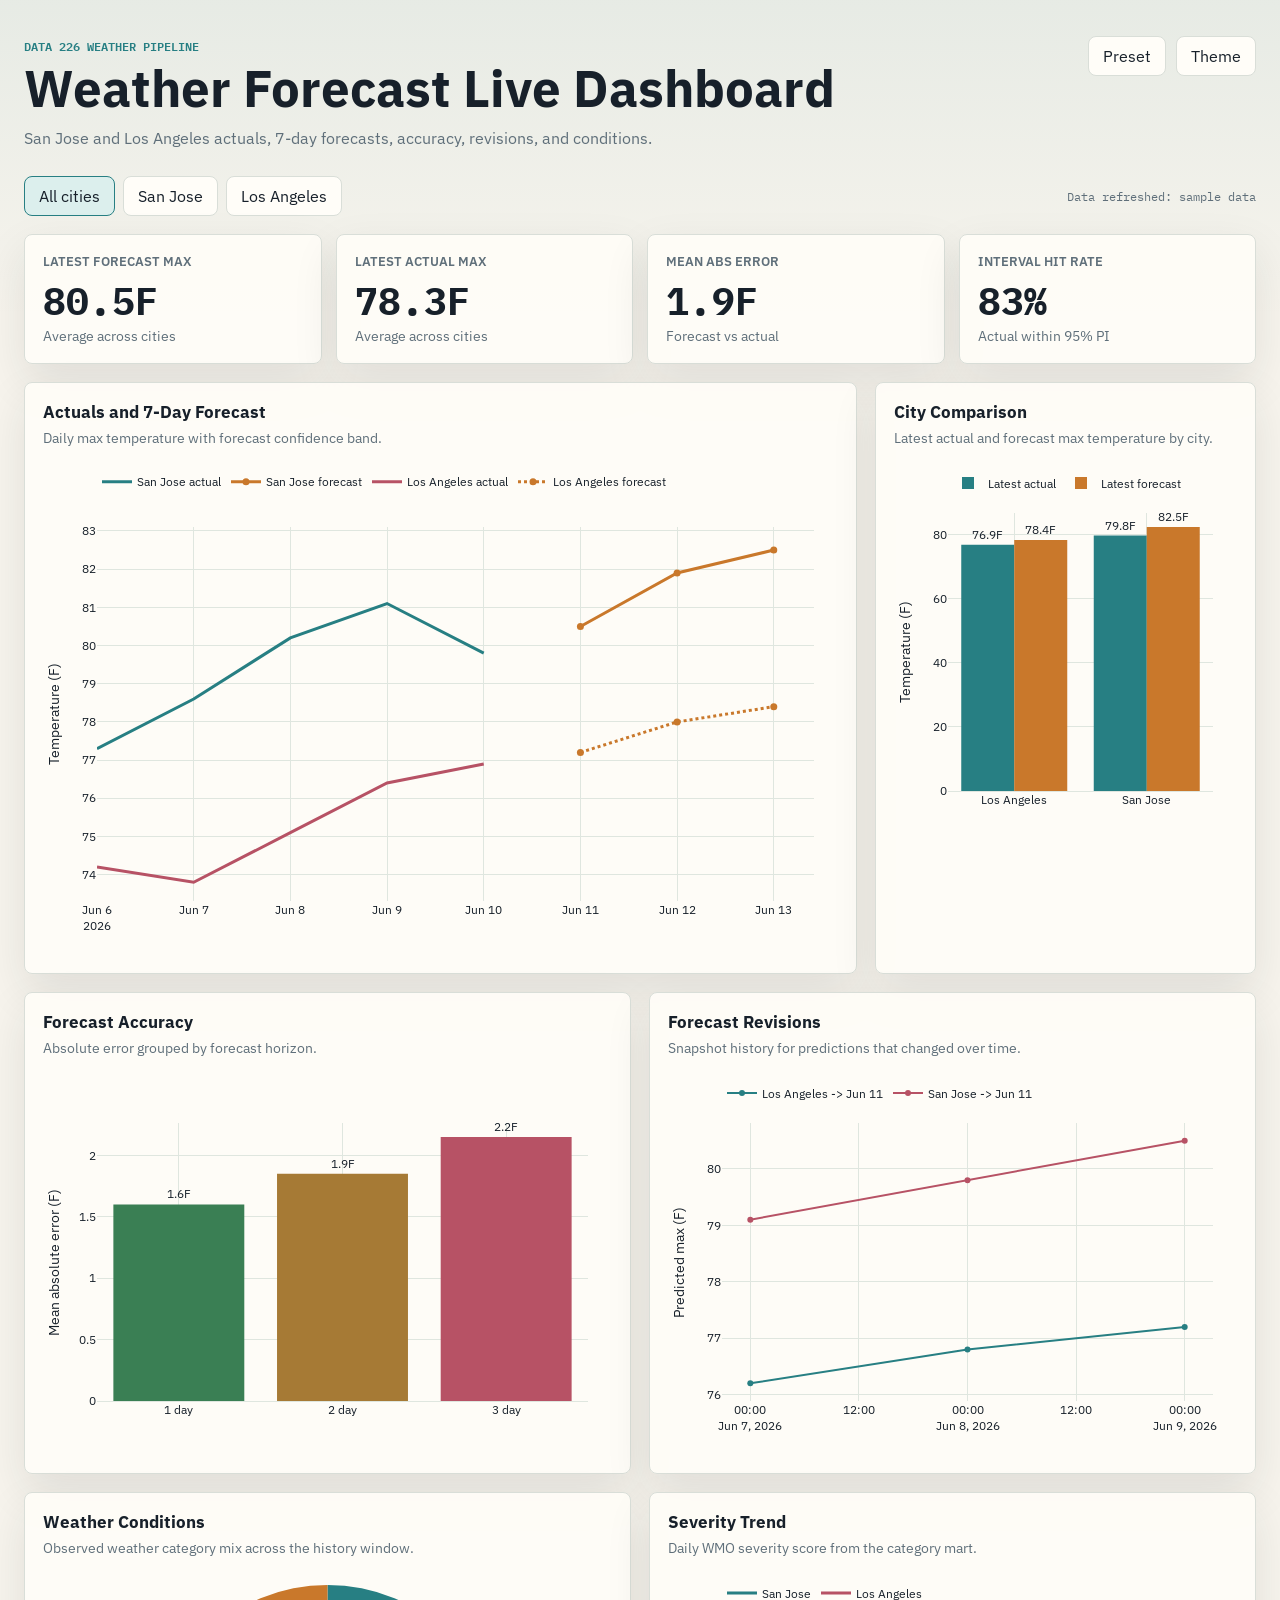
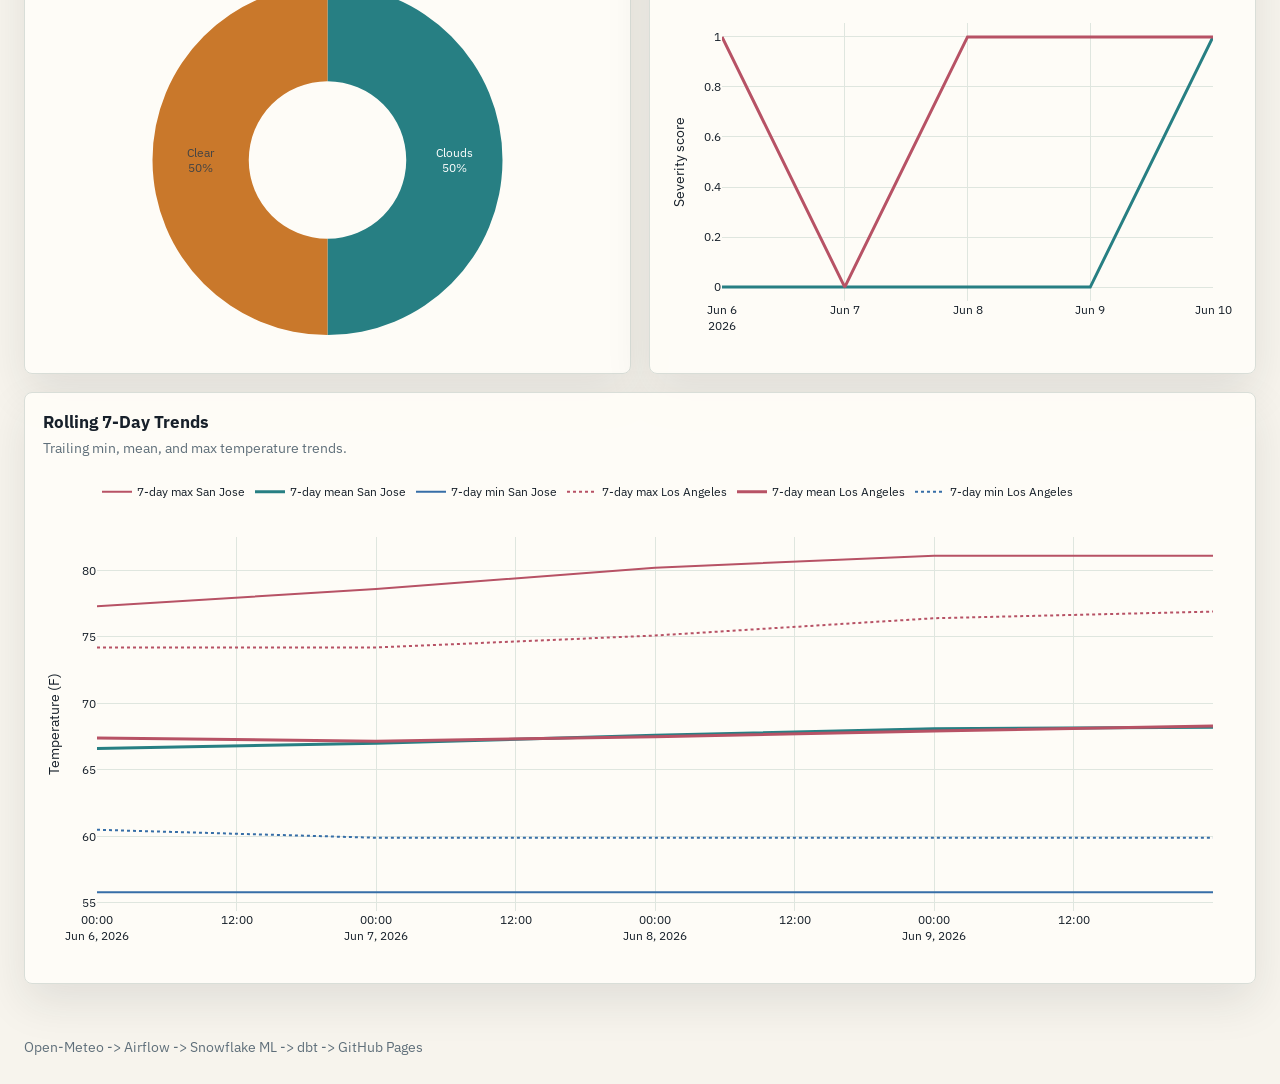
==== docs/index.html @ 7d2daf1a "feat: add static weather dashboard" ====
<!DOCTYPE html>
<html lang="en">
<head>
    <meta charset="UTF-8">
    <meta name="viewport" content="width=device-width, initial-scale=1.0">
    <title>Weather Forecast Live Dashboard</title>
    <link rel="icon" href="data:,">
    <link rel="preconnect" href="https://fonts.googleapis.com">
    <link rel="preconnect" href="https://fonts.gstatic.com" crossorigin>
    <link href="https://fonts.googleapis.com/css2?family=IBM+Plex+Sans:wght@400;500;600;700&family=IBM+Plex+Mono:wght@500;600&display=swap" rel="stylesheet">
    <link rel="stylesheet" href="css/dashboard.css">
</head>
<body>
    <header class="dashboard-header">
        <div>
            <p class="eyebrow">DATA 226 Weather Pipeline</p>
            <h1>Weather Forecast Live Dashboard</h1>
            <p class="subtitle">San Jose and Los Angeles actuals, 7-day forecasts, accuracy, revisions, and conditions.</p>
        </div>
        <div class="header-actions">
            <a class="preset-link" href="https://9106dc82.us2a.app.preset.io/superset/dashboard/8/?native_filters_key=dBFp1-5AII8" target="_blank" rel="noreferrer">Preset</a>
            <button class="theme-toggle" id="theme-toggle" type="button" aria-label="Toggle color theme">Theme</button>
        </div>
    </header>

    <main class="dashboard-container">
        <section class="toolbar" aria-label="Dashboard controls">
            <div class="control-group" role="group" aria-label="City filter">
                <button class="segmented active" type="button" data-city="All">All cities</button>
                <button class="segmented" type="button" data-city="San Jose">San Jose</button>
                <button class="segmented" type="button" data-city="Los Angeles">Los Angeles</button>
            </div>
            <div class="refresh-stamp" id="refresh-stamp">Loading data...</div>
        </section>

        <section class="kpi-row" aria-label="Key metrics">
            <article class="kpi-card">
                <span class="kpi-label">Latest Forecast Max</span>
                <strong class="kpi-value" id="kpi-forecast">--</strong>
                <span class="kpi-detail" id="kpi-forecast-detail">--</span>
            </article>
            <article class="kpi-card">
                <span class="kpi-label">Latest Actual Max</span>
                <strong class="kpi-value" id="kpi-actual">--</strong>
                <span class="kpi-detail" id="kpi-actual-detail">--</span>
            </article>
            <article class="kpi-card">
                <span class="kpi-label">Mean Abs Error</span>
                <strong class="kpi-value" id="kpi-mae">--</strong>
                <span class="kpi-detail">Forecast vs actual</span>
            </article>
            <article class="kpi-card">
                <span class="kpi-label">Interval Hit Rate</span>
                <strong class="kpi-value" id="kpi-hit-rate">--</strong>
                <span class="kpi-detail">Actual within 95% PI</span>
            </article>
        </section>

        <section class="section-grid hero-grid">
            <article class="chart-card hero-card">
                <div class="chart-heading">
                    <div>
                        <h2>Actuals and 7-Day Forecast</h2>
                        <p>Daily max temperature with forecast confidence band.</p>
                    </div>
                </div>
                <div id="chart-forecast" class="chart-container tall"></div>
            </article>
            <article class="chart-card">
                <div class="chart-heading">
                    <div>
                        <h2>City Comparison</h2>
                        <p>Latest actual and forecast max temperature by city.</p>
                    </div>
                </div>
                <div id="chart-city-comparison" class="chart-container"></div>
            </article>
        </section>

        <section class="section-grid two-col">
            <article class="chart-card">
                <div class="chart-heading">
                    <div>
                        <h2>Forecast Accuracy</h2>
                        <p>Absolute error grouped by forecast horizon.</p>
                    </div>
                </div>
                <div id="chart-accuracy" class="chart-container"></div>
            </article>
            <article class="chart-card">
                <div class="chart-heading">
                    <div>
                        <h2>Forecast Revisions</h2>
                        <p>Snapshot history for predictions that changed over time.</p>
                    </div>
                </div>
                <div id="chart-revisions" class="chart-container"></div>
            </article>
        </section>

        <section class="section-grid two-col">
            <article class="chart-card">
                <div class="chart-heading">
                    <div>
                        <h2>Weather Conditions</h2>
                        <p>Observed weather category mix across the history window.</p>
                    </div>
                </div>
                <div id="chart-conditions" class="chart-container"></div>
            </article>
            <article class="chart-card">
                <div class="chart-heading">
                    <div>
                        <h2>Severity Trend</h2>
                        <p>Daily WMO severity score from the category mart.</p>
                    </div>
                </div>
                <div id="chart-severity" class="chart-container"></div>
            </article>
        </section>

        <section class="section-grid">
            <article class="chart-card">
                <div class="chart-heading">
                    <div>
                        <h2>Rolling 7-Day Trends</h2>
                        <p>Trailing min, mean, and max temperature trends.</p>
                    </div>
                </div>
                <div id="chart-rolling" class="chart-container tall"></div>
            </article>
        </section>

        <section class="empty-state" id="dashboard-error" hidden>
            <h2>Dashboard data is unavailable</h2>
            <p>Run <code>python web_dashboard/export_data.py</code>, then serve this folder over HTTP.</p>
        </section>
    </main>

    <footer class="dashboard-footer">
        <span>Open-Meteo -> Airflow -> Snowflake ML -> dbt -> GitHub Pages</span>
    </footer>

    <script src="https://cdn.plot.ly/plotly-2.32.0.min.js"></script>
    <script src="js/dashboard.js"></script>
</body>
</html>
---- docs/css/dashboard.css ----
:root {
    --bg: #f7f4ed;
    --surface: #fffdf8;
    --surface-strong: #ffffff;
    --text: #17202a;
    --muted: #5f6f7a;
    --border: #d9ded8;
    --grid: #dfe6df;
    --teal: #277f83;
    --teal-soft: #dcefed;
    --amber: #c9782b;
    --rose: #b75265;
    --blue: #366ea7;
    --green: #3a7f54;
    --shadow: 0 18px 45px rgba(28, 38, 44, 0.10);
    --radius: 8px;
}

[data-theme="dark"] {
    --bg: #181b1c;
    --surface: #22282a;
    --surface-strong: #2b3335;
    --text: #eef2ed;
    --muted: #afbbb4;
    --border: #3d4849;
    --grid: #3b4648;
    --teal: #70c8c3;
    --teal-soft: #244344;
    --amber: #e5a75d;
    --rose: #d87a8b;
    --blue: #75a6da;
    --green: #79bd8d;
    --shadow: 0 18px 45px rgba(0, 0, 0, 0.28);
}

* {
    box-sizing: border-box;
}

body {
    margin: 0;
    min-width: 320px;
    background:
        linear-gradient(180deg, rgba(39, 127, 131, 0.08), transparent 320px),
        var(--bg);
    color: var(--text);
    font-family: "IBM Plex Sans", sans-serif;
}

button,
a {
    font: inherit;
}

.dashboard-header {
    display: flex;
    align-items: flex-start;
    justify-content: space-between;
    gap: 24px;
    max-width: 1440px;
    margin: 0 auto;
    padding: 36px 24px 20px;
}

.eyebrow {
    margin: 0 0 8px;
    color: var(--teal);
    font-family: "IBM Plex Mono", monospace;
    font-size: 0.78rem;
    font-weight: 600;
    letter-spacing: 0;
    text-transform: uppercase;
}

h1 {
    margin: 0;
    font-size: clamp(2rem, 4vw, 4.4rem);
    line-height: 0.96;
    letter-spacing: 0;
}

.subtitle {
    max-width: 760px;
    margin: 14px 0 0;
    color: var(--muted);
    font-size: 1.02rem;
}

.header-actions {
    display: flex;
    gap: 10px;
    flex-shrink: 0;
}

.preset-link,
.theme-toggle,
.segmented {
    min-height: 40px;
    border: 1px solid var(--border);
    border-radius: var(--radius);
    background: var(--surface);
    color: var(--text);
    cursor: pointer;
    text-decoration: none;
    transition: transform 160ms ease, border-color 160ms ease, background 160ms ease;
}

.preset-link,
.theme-toggle {
    display: inline-flex;
    align-items: center;
    justify-content: center;
    padding: 0 14px;
}

.preset-link:hover,
.theme-toggle:hover,
.segmented:hover {
    border-color: var(--teal);
    transform: translateY(-1px);
}

.dashboard-container {
    max-width: 1440px;
    margin: 0 auto;
    padding: 0 24px 36px;
}

.toolbar {
    display: flex;
    align-items: center;
    justify-content: space-between;
    gap: 18px;
    margin: 8px 0 18px;
}

.control-group {
    display: inline-flex;
    flex-wrap: wrap;
    gap: 8px;
}

.segmented {
    padding: 0 14px;
}

.segmented.active {
    border-color: var(--teal);
    background: var(--teal-soft);
    color: var(--text);
}

.refresh-stamp {
    color: var(--muted);
    font-family: "IBM Plex Mono", monospace;
    font-size: 0.78rem;
    text-align: right;
}

.kpi-row {
    display: grid;
    grid-template-columns: repeat(4, minmax(0, 1fr));
    gap: 14px;
    margin-bottom: 18px;
}

.kpi-card,
.chart-card {
    border: 1px solid var(--border);
    border-radius: var(--radius);
    background: color-mix(in srgb, var(--surface) 92%, transparent);
    box-shadow: var(--shadow);
}

.kpi-card {
    min-height: 128px;
    padding: 18px;
}

.kpi-label,
.kpi-detail {
    display: block;
    color: var(--muted);
}

.kpi-label {
    font-size: 0.82rem;
    font-weight: 600;
    text-transform: uppercase;
}

.kpi-value {
    display: block;
    margin: 12px 0 6px;
    font-family: "IBM Plex Mono", monospace;
    font-size: clamp(1.8rem, 3vw, 3rem);
    line-height: 1;
}

.kpi-detail {
    font-size: 0.88rem;
}

.section-grid {
    display: grid;
    grid-template-columns: 1fr;
    gap: 18px;
    margin-bottom: 18px;
}

.section-grid.two-col {
    grid-template-columns: repeat(2, minmax(0, 1fr));
}

.hero-grid {
    grid-template-columns: minmax(0, 1.75fr) minmax(340px, 0.8fr);
}

.chart-card {
    min-width: 0;
    padding: 18px;
}

.chart-heading {
    display: flex;
    align-items: flex-start;
    justify-content: space-between;
    gap: 14px;
    margin-bottom: 8px;
}

.chart-heading h2 {
    margin: 0;
    font-size: 1.05rem;
    letter-spacing: 0;
}

.chart-heading p {
    margin: 5px 0 0;
    color: var(--muted);
    font-size: 0.9rem;
}

.chart-container {
    width: 100%;
    min-height: 390px;
}

.chart-container.tall {
    min-height: 500px;
}

.empty-state {
    border: 1px solid var(--border);
    border-radius: var(--radius);
    padding: 28px;
    background: var(--surface);
    text-align: center;
}

.empty-state code {
    font-family: "IBM Plex Mono", monospace;
}

.dashboard-footer {
    max-width: 1440px;
    margin: 0 auto;
    padding: 0 24px 28px;
    color: var(--muted);
    font-size: 0.88rem;
}

@media (max-width: 980px) {
    .dashboard-header,
    .toolbar {
        align-items: stretch;
        flex-direction: column;
    }

    .header-actions {
        align-self: flex-start;
    }

    .refresh-stamp {
        text-align: left;
    }

    .kpi-row,
    .section-grid.two-col,
    .hero-grid {
        grid-template-columns: 1fr;
    }
}

@media (max-width: 640px) {
    .dashboard-header,
    .dashboard-container,
    .dashboard-footer {
        padding-left: 14px;
        padding-right: 14px;
    }

    .control-group {
        display: grid;
        grid-template-columns: 1fr;
        width: 100%;
    }

    .segmented {
        width: 100%;
    }

    .kpi-row {
        grid-template-columns: 1fr;
    }

    .chart-card {
        padding: 14px 10px;
    }

    .chart-container,
    .chart-container.tall {
        min-height: 360px;
    }
}
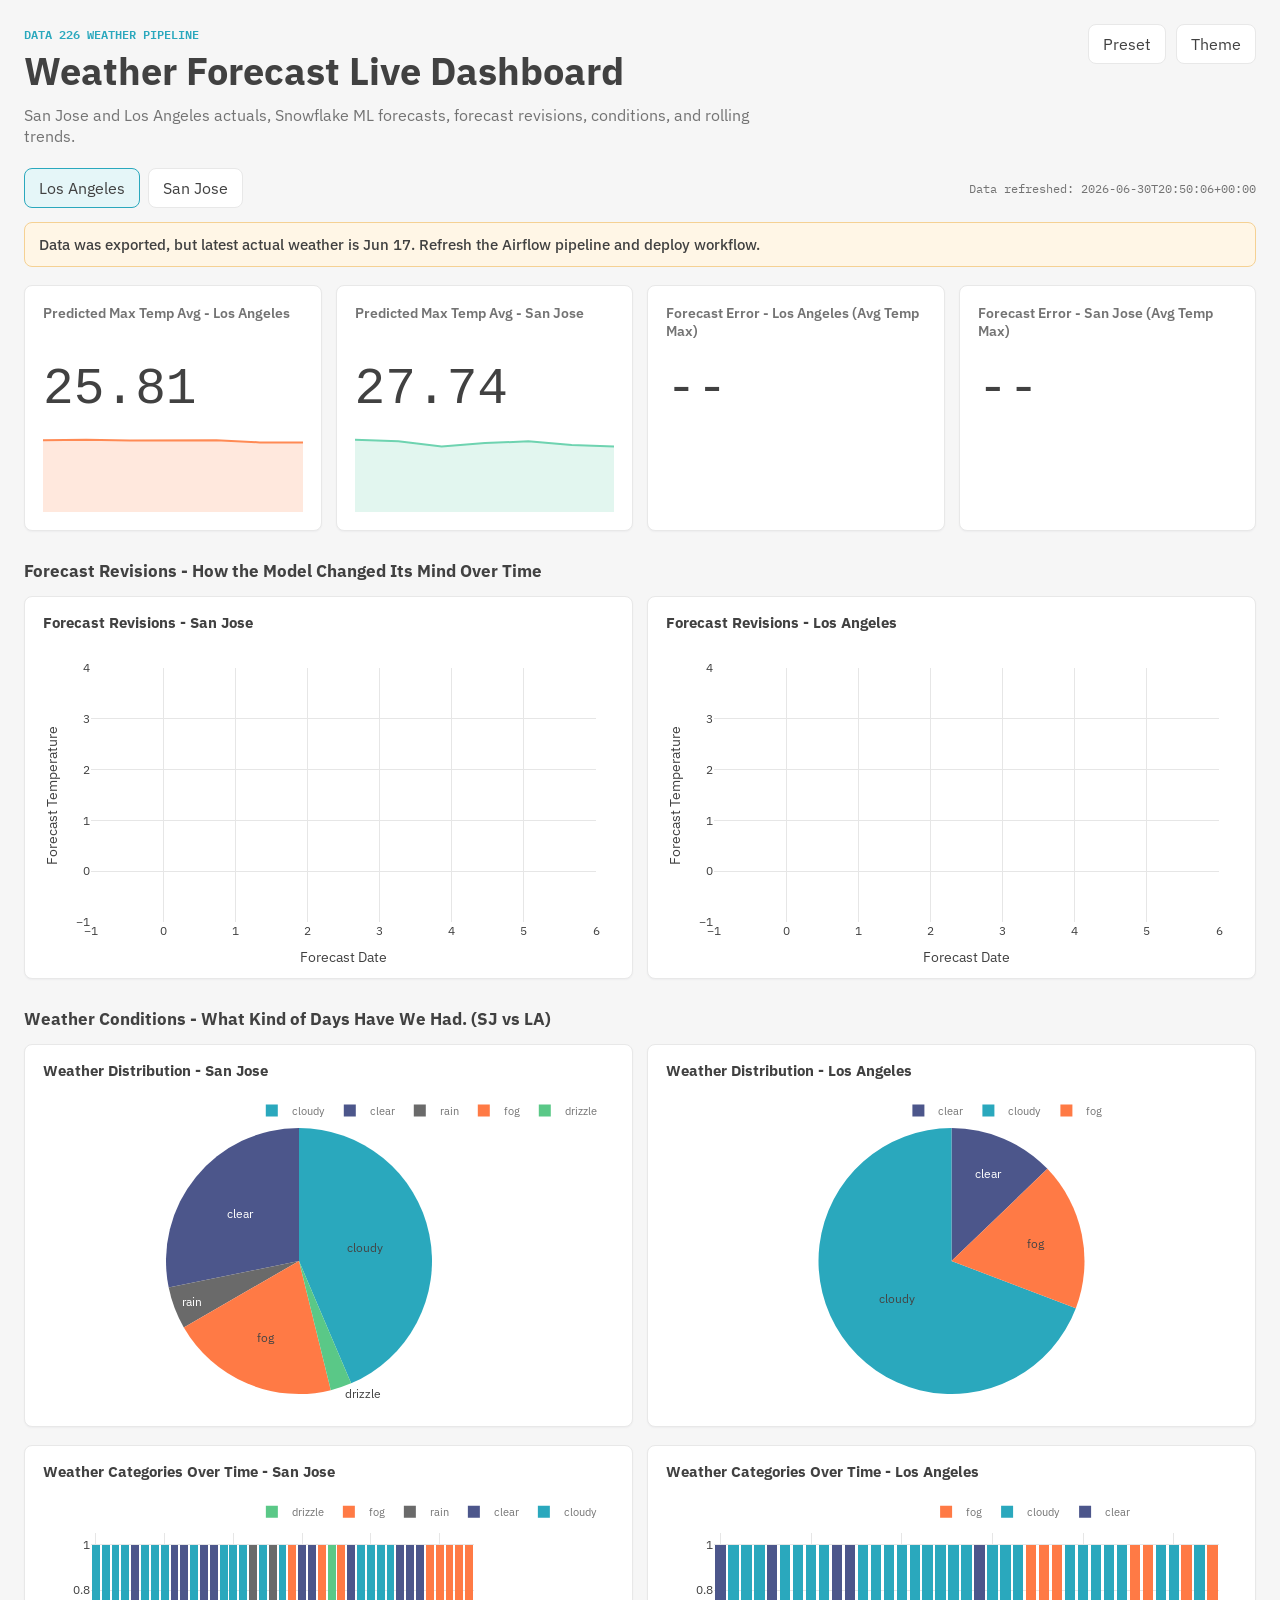
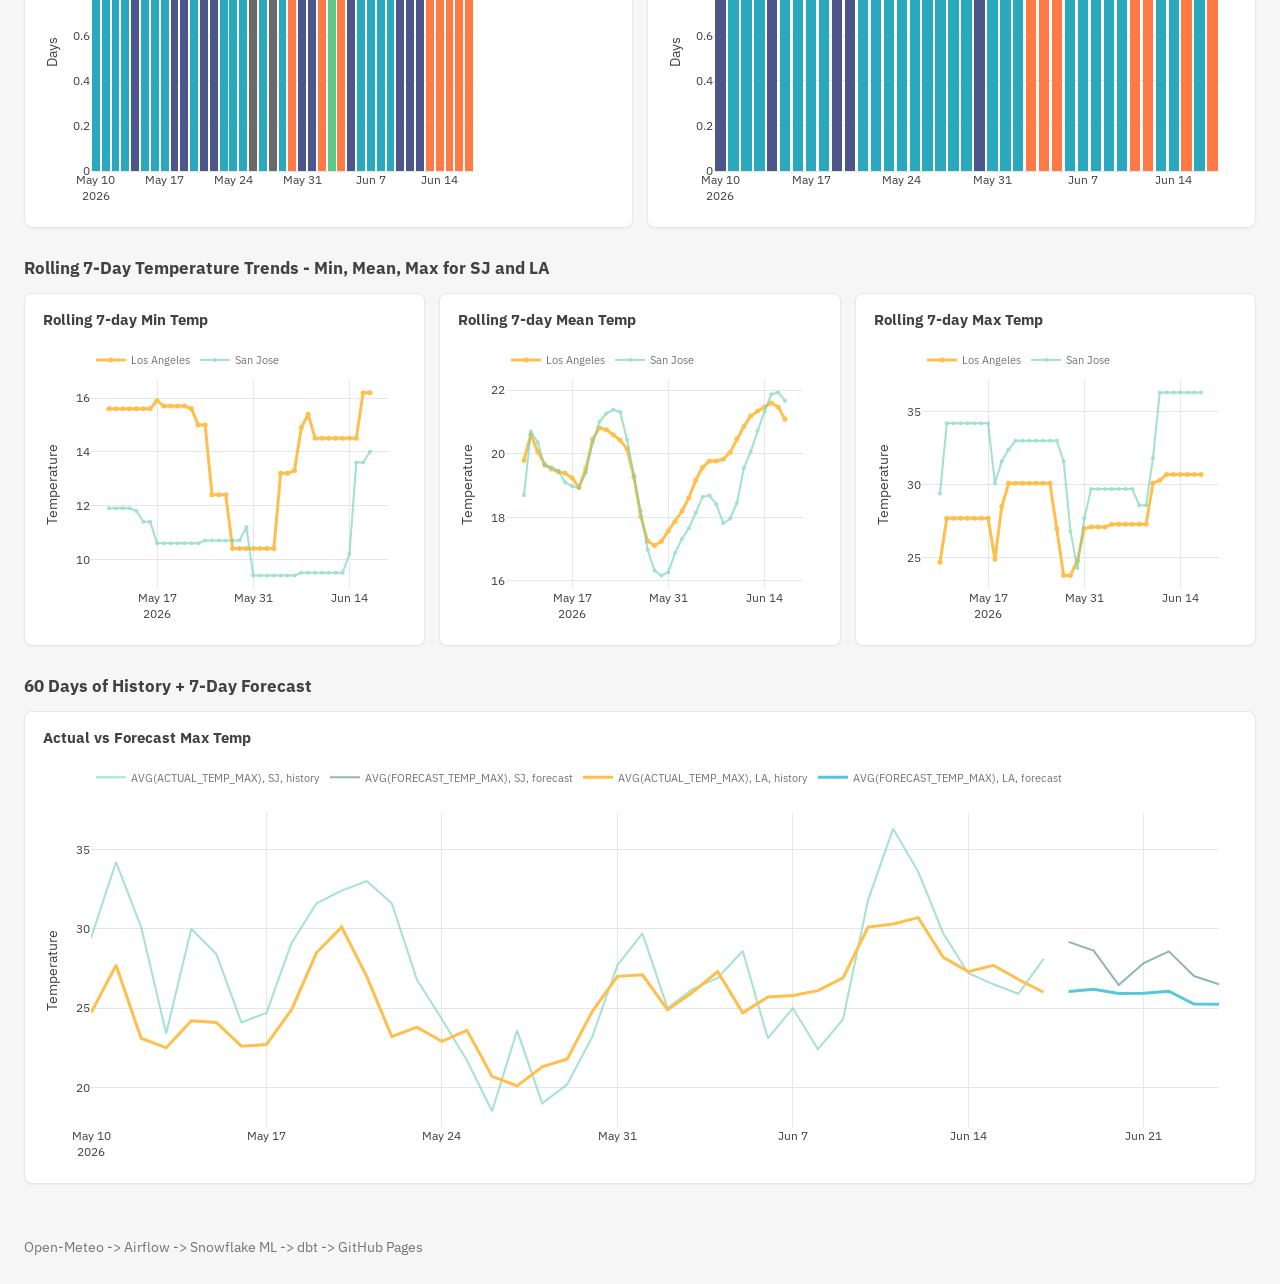
==== commit a30600c5: "docs: align dashboard with Preset layout" ====
--- a/docs/index.html
+++ b/docs/index.html
@@ -15,7 +15,7 @@
         <div>
             <p class="eyebrow">DATA 226 Weather Pipeline</p>
             <h1>Weather Forecast Live Dashboard</h1>
-            <p class="subtitle">San Jose and Los Angeles actuals, 7-day forecasts, accuracy, revisions, and conditions.</p>
+            <p class="subtitle">San Jose and Los Angeles actuals, Snowflake ML forecasts, forecast revisions, conditions, and rolling trends.</p>
         </div>
         <div class="header-actions">
             <a class="preset-link" href="https://9106dc82.us2a.app.preset.io/superset/dashboard/8/?native_filters_key=dBFp1-5AII8" target="_blank" rel="noreferrer">Preset</a>
@@ -25,109 +25,114 @@
 
     <main class="dashboard-container">
         <section class="toolbar" aria-label="Dashboard controls">
-            <div class="control-group" role="group" aria-label="City filter">
-                <button class="segmented active" type="button" data-city="All">All cities</button>
+            <div class="control-group" role="group" aria-label="City focus">
+                <button class="segmented active" type="button" data-city="Los Angeles">Los Angeles</button>
                 <button class="segmented" type="button" data-city="San Jose">San Jose</button>
-                <button class="segmented" type="button" data-city="Los Angeles">Los Angeles</button>
             </div>
             <div class="refresh-stamp" id="refresh-stamp">Loading data...</div>
         </section>
 
+        <section class="freshness-banner" id="freshness-banner" hidden aria-live="polite"></section>
+
         <section class="kpi-row" aria-label="Key metrics">
             <article class="kpi-card">
-                <span class="kpi-label">Latest Forecast Max</span>
-                <strong class="kpi-value" id="kpi-forecast">--</strong>
-                <span class="kpi-detail" id="kpi-forecast-detail">--</span>
+                <span class="kpi-label">Predicted Max Temp Avg - Los Angeles</span>
+                <strong class="kpi-value" id="kpi-la-forecast">--</strong>
+                <div id="spark-la-forecast" class="sparkline"></div>
             </article>
             <article class="kpi-card">
-                <span class="kpi-label">Latest Actual Max</span>
-                <strong class="kpi-value" id="kpi-actual">--</strong>
-                <span class="kpi-detail" id="kpi-actual-detail">--</span>
+                <span class="kpi-label">Predicted Max Temp Avg - San Jose</span>
+                <strong class="kpi-value" id="kpi-sj-forecast">--</strong>
+                <div id="spark-sj-forecast" class="sparkline"></div>
             </article>
             <article class="kpi-card">
-                <span class="kpi-label">Mean Abs Error</span>
-                <strong class="kpi-value" id="kpi-mae">--</strong>
-                <span class="kpi-detail">Forecast vs actual</span>
+                <span class="kpi-label">Forecast Error - Los Angeles (Avg Temp Max)</span>
+                <strong class="kpi-value" id="kpi-la-error">--</strong>
+                <div id="spark-la-error" class="sparkline"></div>
             </article>
             <article class="kpi-card">
-                <span class="kpi-label">Interval Hit Rate</span>
-                <strong class="kpi-value" id="kpi-hit-rate">--</strong>
-                <span class="kpi-detail">Actual within 95% PI</span>
+                <span class="kpi-label">Forecast Error - San Jose (Avg Temp Max)</span>
+                <strong class="kpi-value" id="kpi-sj-error">--</strong>
+                <div id="spark-sj-error" class="sparkline"></div>
             </article>
         </section>
 
-        <section class="section-grid hero-grid">
-            <article class="chart-card hero-card">
+        <h2 class="section-title">Forecast Revisions - How the Model Changed Its Mind Over Time</h2>
+        <section class="section-grid two-col">
+            <article class="chart-card">
                 <div class="chart-heading">
-                    <div>
-                        <h2>Actuals and 7-Day Forecast</h2>
-                        <p>Daily max temperature with forecast confidence band.</p>
-                    </div>
+                    <h3>Forecast Revisions - San Jose</h3>
                 </div>
-                <div id="chart-forecast" class="chart-container tall"></div>
+                <div id="chart-revisions-sj" class="chart-container"></div>
             </article>
             <article class="chart-card">
                 <div class="chart-heading">
-                    <div>
-                        <h2>City Comparison</h2>
-                        <p>Latest actual and forecast max temperature by city.</p>
-                    </div>
+                    <h3>Forecast Revisions - Los Angeles</h3>
                 </div>
-                <div id="chart-city-comparison" class="chart-container"></div>
+                <div id="chart-revisions-la" class="chart-container"></div>
+            </article>
+        </section>
+
+        <h2 class="section-title">Weather Conditions - What Kind of Days Have We Had. (SJ vs LA)</h2>
+        <section class="section-grid two-col">
+            <article class="chart-card">
+                <div class="chart-heading">
+                    <h3>Weather Distribution - San Jose</h3>
+                </div>
+                <div id="chart-conditions-sj" class="chart-container"></div>
+            </article>
+            <article class="chart-card">
+                <div class="chart-heading">
+                    <h3>Weather Distribution - Los Angeles</h3>
+                </div>
+                <div id="chart-conditions-la" class="chart-container"></div>
             </article>
         </section>
 
         <section class="section-grid two-col">
             <article class="chart-card">
                 <div class="chart-heading">
-                    <div>
-                        <h2>Forecast Accuracy</h2>
-                        <p>Absolute error grouped by forecast horizon.</p>
-                    </div>
+                    <h3>Weather Categories Over Time - San Jose</h3>
                 </div>
-                <div id="chart-accuracy" class="chart-container"></div>
+                <div id="chart-categories-sj" class="chart-container"></div>
             </article>
             <article class="chart-card">
                 <div class="chart-heading">
-                    <div>
-                        <h2>Forecast Revisions</h2>
-                        <p>Snapshot history for predictions that changed over time.</p>
-                    </div>
+                    <h3>Weather Categories Over Time - Los Angeles</h3>
                 </div>
-                <div id="chart-revisions" class="chart-container"></div>
+                <div id="chart-categories-la" class="chart-container"></div>
             </article>
         </section>
 
-        <section class="section-grid two-col">
+        <h2 class="section-title">Rolling 7-Day Temperature Trends - Min, Mean, Max for SJ and LA</h2>
+        <section class="section-grid three-col">
             <article class="chart-card">
                 <div class="chart-heading">
-                    <div>
-                        <h2>Weather Conditions</h2>
-                        <p>Observed weather category mix across the history window.</p>
-                    </div>
+                    <h3>Rolling 7-day Min Temp</h3>
                 </div>
-                <div id="chart-conditions" class="chart-container"></div>
+                <div id="chart-rolling-min" class="chart-container compact"></div>
             </article>
             <article class="chart-card">
                 <div class="chart-heading">
-                    <div>
-                        <h2>Severity Trend</h2>
-                        <p>Daily WMO severity score from the category mart.</p>
-                    </div>
+                    <h3>Rolling 7-day Mean Temp</h3>
                 </div>
-                <div id="chart-severity" class="chart-container"></div>
+                <div id="chart-rolling-mean" class="chart-container compact"></div>
+            </article>
+            <article class="chart-card">
+                <div class="chart-heading">
+                    <h3>Rolling 7-day Max Temp</h3>
+                </div>
+                <div id="chart-rolling-max" class="chart-container compact"></div>
             </article>
         </section>
 
+        <h2 class="section-title">60 Days of History + 7-Day Forecast</h2>
         <section class="section-grid">
             <article class="chart-card">
                 <div class="chart-heading">
-                    <div>
-                        <h2>Rolling 7-Day Trends</h2>
-                        <p>Trailing min, mean, and max temperature trends.</p>
-                    </div>
+                    <h3>Actual vs Forecast Max Temp</h3>
                 </div>
-                <div id="chart-rolling" class="chart-container tall"></div>
+                <div id="chart-history-forecast" class="chart-container tall"></div>
             </article>
         </section>
 
--- a/docs/css/dashboard.css
+++ b/docs/css/dashboard.css
@@ -1,18 +1,18 @@
 :root {
-    --bg: #f7f4ed;
-    --surface: #fffdf8;
+    --bg: #f6f6f6;
+    --surface: #ffffff;
     --surface-strong: #ffffff;
-    --text: #17202a;
-    --muted: #5f6f7a;
-    --border: #d9ded8;
-    --grid: #dfe6df;
-    --teal: #277f83;
-    --teal-soft: #dcefed;
-    --amber: #c9782b;
-    --rose: #b75265;
-    --blue: #366ea7;
-    --green: #3a7f54;
-    --shadow: 0 18px 45px rgba(28, 38, 44, 0.10);
+    --text: #414141;
+    --muted: #737373;
+    --border: #e8e8e8;
+    --grid: #e6e6e6;
+    --teal: #2aa8bd;
+    --teal-soft: #e5f6f8;
+    --amber: #ffbf4d;
+    --rose: #ef6f79;
+    --blue: #4c568b;
+    --green: #6ed3b0;
+    --shadow: 0 1px 2px rgba(15, 23, 42, 0.04);
     --radius: 8px;
 }
 
@@ -40,9 +40,7 @@
 body {
     margin: 0;
     min-width: 320px;
-    background:
-        linear-gradient(180deg, rgba(39, 127, 131, 0.08), transparent 320px),
-        var(--bg);
+    background: var(--bg);
     color: var(--text);
     font-family: "IBM Plex Sans", sans-serif;
 }
@@ -59,7 +57,7 @@
     gap: 24px;
     max-width: 1440px;
     margin: 0 auto;
-    padding: 36px 24px 20px;
+    padding: 24px 24px 14px;
 }
 
 .eyebrow {
@@ -74,8 +72,8 @@
 
 h1 {
     margin: 0;
-    font-size: clamp(2rem, 4vw, 4.4rem);
-    line-height: 0.96;
+    font-size: clamp(1.8rem, 3vw, 3rem);
+    line-height: 1;
     letter-spacing: 0;
 }
 
@@ -157,6 +155,27 @@
     text-align: right;
 }
 
+.freshness-banner {
+    margin: -4px 0 18px;
+    border: 1px solid var(--border);
+    border-radius: var(--radius);
+    padding: 12px 14px;
+    font-size: 0.92rem;
+    font-weight: 500;
+}
+
+.freshness-banner.freshness-ok {
+    border-color: color-mix(in srgb, var(--green) 45%, var(--border));
+    background: color-mix(in srgb, var(--green) 12%, var(--surface));
+    color: var(--text);
+}
+
+.freshness-banner.freshness-warning {
+    border-color: color-mix(in srgb, var(--amber) 55%, var(--border));
+    background: color-mix(in srgb, var(--amber) 14%, var(--surface));
+    color: var(--text);
+}
+
 .kpi-row {
     display: grid;
     grid-template-columns: repeat(4, minmax(0, 1fr));
@@ -168,12 +187,12 @@
 .chart-card {
     border: 1px solid var(--border);
     border-radius: var(--radius);
-    background: color-mix(in srgb, var(--surface) 92%, transparent);
+    background: var(--surface);
     box-shadow: var(--shadow);
 }
 
 .kpi-card {
-    min-height: 128px;
+    min-height: 216px;
     padding: 18px;
 }
 
@@ -184,27 +203,40 @@
 }
 
 .kpi-label {
-    font-size: 0.82rem;
+    min-height: 38px;
+    font-size: 0.86rem;
     font-weight: 600;
-    text-transform: uppercase;
 }
 
 .kpi-value {
     display: block;
-    margin: 12px 0 6px;
+    margin: 22px 0 14px;
     font-family: "IBM Plex Mono", monospace;
-    font-size: clamp(1.8rem, 3vw, 3rem);
+    font-size: clamp(2.4rem, 4vw, 3.8rem);
+    font-weight: 500;
     line-height: 1;
 }
 
 .kpi-detail {
     font-size: 0.88rem;
+}
+
+.sparkline {
+    width: 100%;
+    min-height: 82px;
+}
+
+.section-title {
+    margin: 28px 0 14px;
+    font-size: 1.08rem;
+    font-weight: 700;
+    letter-spacing: 0;
 }
 
 .section-grid {
     display: grid;
     grid-template-columns: 1fr;
-    gap: 18px;
+    gap: 14px;
     margin-bottom: 18px;
 }
 
@@ -212,13 +244,13 @@
     grid-template-columns: repeat(2, minmax(0, 1fr));
 }
 
-.hero-grid {
-    grid-template-columns: minmax(0, 1.75fr) minmax(340px, 0.8fr);
+.section-grid.three-col {
+    grid-template-columns: repeat(3, minmax(0, 1fr));
 }
 
 .chart-card {
     min-width: 0;
-    padding: 18px;
+    padding: 16px 18px 12px;
 }
 
 .chart-heading {
@@ -226,12 +258,13 @@
     align-items: flex-start;
     justify-content: space-between;
     gap: 14px;
-    margin-bottom: 8px;
-}
-
-.chart-heading h2 {
+    margin-bottom: 4px;
+}
+
+.chart-heading h3 {
     margin: 0;
-    font-size: 1.05rem;
+    font-size: 0.92rem;
+    font-weight: 700;
     letter-spacing: 0;
 }
 
@@ -243,11 +276,15 @@
 
 .chart-container {
     width: 100%;
-    min-height: 390px;
+    min-height: 330px;
+}
+
+.chart-container.compact {
+    min-height: 300px;
 }
 
 .chart-container.tall {
-    min-height: 500px;
+    min-height: 420px;
 }
 
 .empty-state {
@@ -287,7 +324,7 @@
 
     .kpi-row,
     .section-grid.two-col,
-    .hero-grid {
+    .section-grid.three-col {
         grid-template-columns: 1fr;
     }
 }
